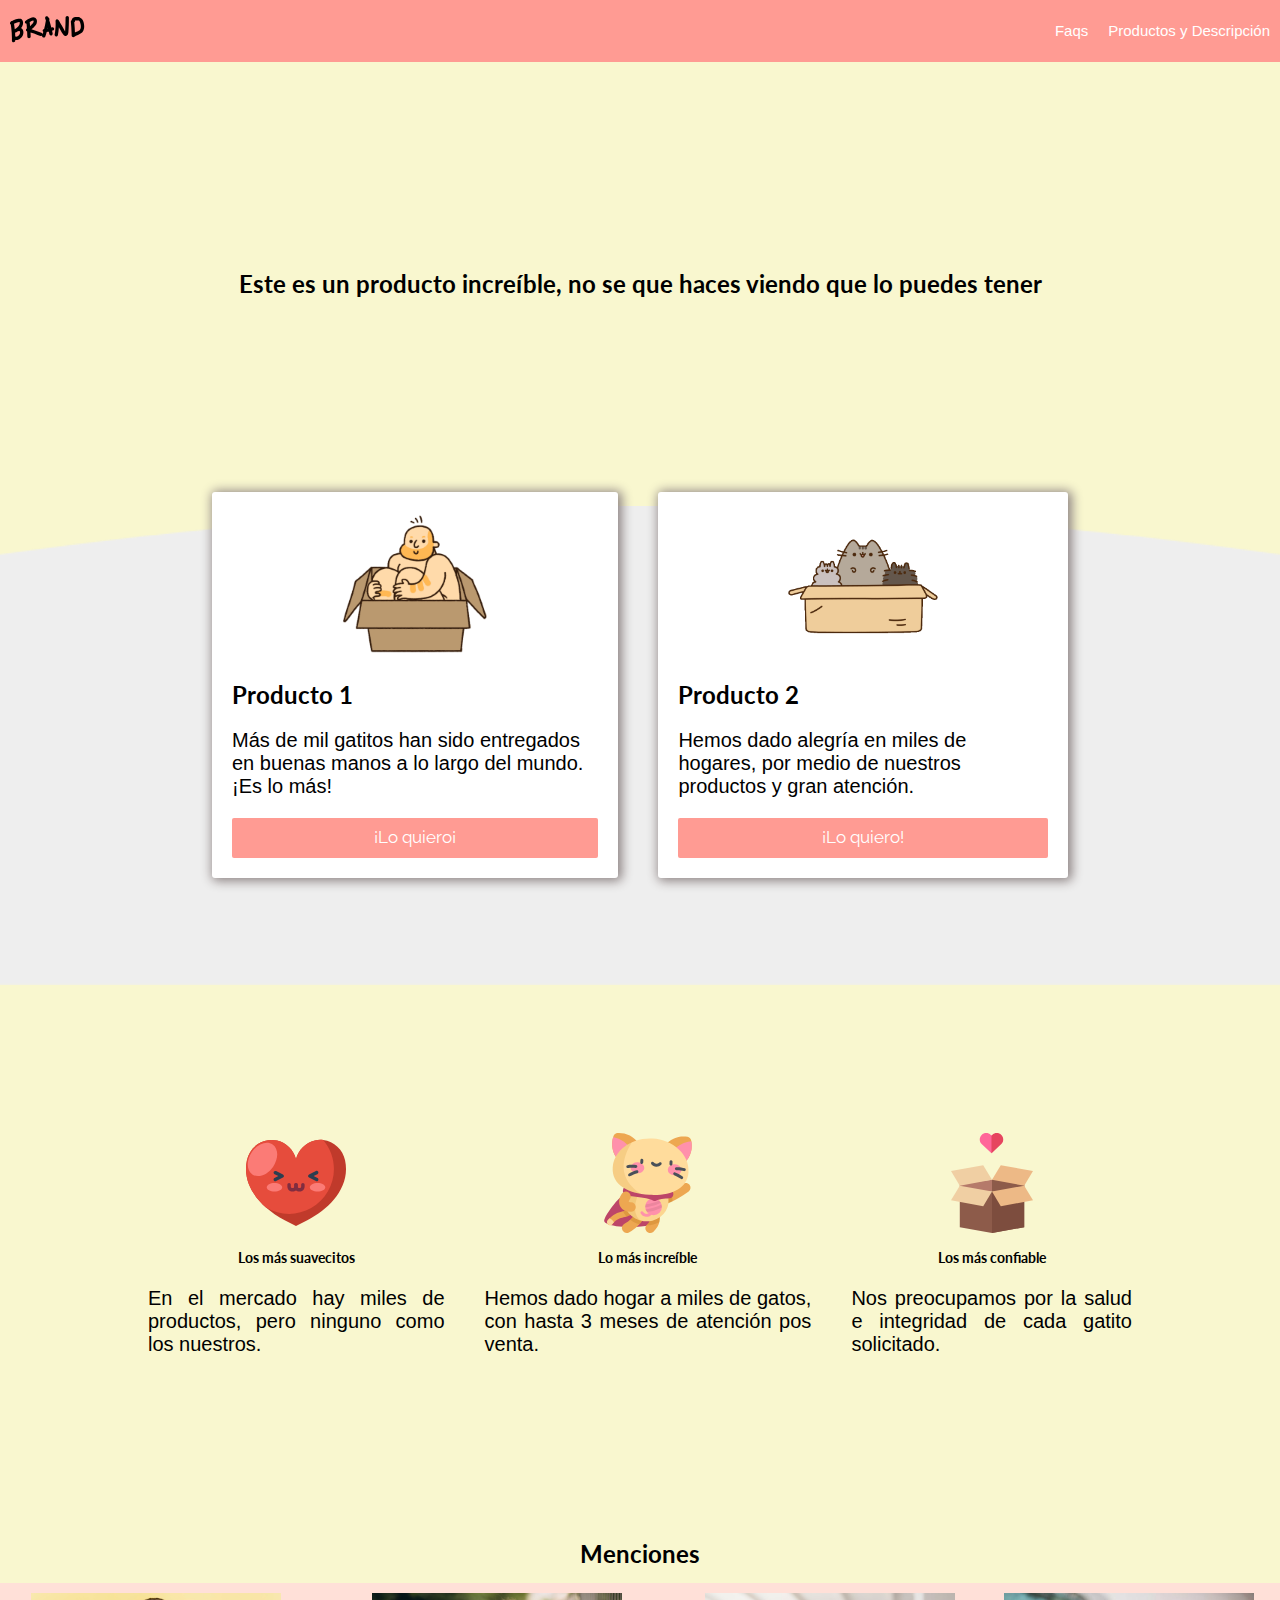
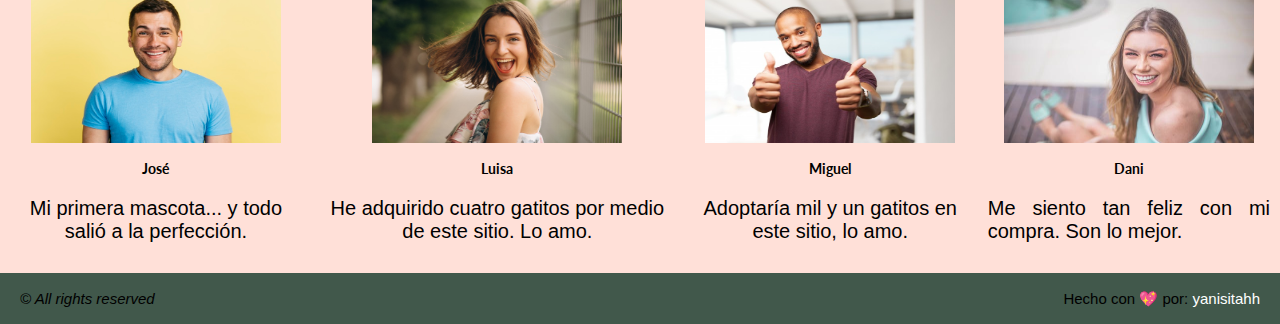
==== index.html @ 59b6c618 "Responsive design" ====
<!DOCTYPE html>
<html lang="es" dir="ltr">
  <head>
    <meta charset="utf-8">
    <title>Brand</title>
    <link rel="stylesheet" href="estilos.css">
    <link rel="stylesheet" href="mobile.css">
    <link rel="stylesheet" href="normalize.css">
    <link rel="icon" type= "image/png" href="logo.png">
    <link rel="preconnect" href="https://fonts.gstatic.com">
    <link rel="preconnect" href="https://fonts.gstatic.com">
    <link href="https://fonts.googleapis.com/css2?family=Raleway&display=swap" rel="stylesheet"
    <link href="https://fonts.googleapis.com/css2?family=Barlow+Condensed:wght@200&display=swap" rel="stylesheet">
    <link rel="preconnect" href="https://fonts.gstatic.com">
    <link href="https://fonts.googleapis.com/css2?family=Lato&display=swap" rel="stylesheet">
    <meta name="viewport" content="width=device-width, initial-scale=1.0" />
  </head>
  <body>
    <!-- Barra de Navegación -->
    <nav>

      <div class="Brand_image">
        <img src="logo.png" alt="logo" >
      </div>

        <div class="nav_options"></div>
          <ul>
            <li><a href="#">Faqs</a></li>
            <li><a href="#">Productos y Descripción</a></li>
          </ul>
          </div>


    </nav>
    <!-- Aquí acaba la Barra de Navegación -->

    <!-- Inicio de Sección Principal -->
    <h1 class="main_section">
         Este es un producto increíble, no se que haces viendo que lo puedes tener
       </h1>
       <!-- Inicio productos -->
       <div class="products">
         <div class="product">
           <div class="content">
             <div class="image-product">
               <img src="box1.png" alt="">
             </div>
             <h1>Producto 1</h1>
             <p>Más de mil gatitos han sido entregados en buenas manos a lo largo del mundo. ¡Es lo más!</p>
             <button class="main_button ">
               ¡Lo quiero¡
             </button>
           </div>
         </div>
         <div class="product">
           <div class="content">
             <div class="image-product">
               <img src="box2.png" alt="">
             </div>
             <h1>Producto 2</h1>
             <p>Hemos dado alegría en miles de hogares, por medio de nuestros productos y gran atención.</p>
             <button class="main_button ">
               ¡Lo quiero!
             </button>
           </div>
         </div>
       </div>
       <!-- Fin productos -->

    <!-- Aquí acaba la sección Principal -->

    <!-- Inicio de la sección de Beneficios -->
    <div class="beneficios">
         <div class="beneficio">
           <div class="content_beneficio">
             <img src="heart.svg" alt="">
             <h3>Los más suavecitos</h3>
             <p class="text_beneficio">
               En el mercado hay miles de productos, pero ninguno como los nuestros.
             </p>
           </div>
         </div>
         <div class="beneficio">
           <div class="content_beneficio">
             <img src="cool.svg" alt="">
             <h3>Lo más increíble</h3>
             <p class="text_beneficio">
               Hemos dado hogar a miles de gatos, con hasta 3 meses de atención pos venta.
             </p>
           </div>
         </div>
         <div class="beneficio">
           <div class="content_beneficio">
             <img src="box.svg" alt="">
             <h3>Los más confiable</h3>
             <p class="text_beneficio">
               Nos preocupamos por la salud e integridad de cada gatito solicitado.
             </p>
           </div>
         </div>
       </div>
       <!-- Fin beneficios -->
  <!-- Fin de la sección de beneficios -->
  <h1 class= "title_menciones">Menciones</h1>
  <!-- inicio de sección de Menciones -->
    <div class="Menciones">
      <div class="mencion">
        <div class="content-mencion">
          <div class="image-mencion">
            <img src="man1.jpg" alt="" height="150px" width="250px">
          </div>
          <h3>José</h3>
          <p>Mi primera mascota... y todo salió a la perfección.</p>

        </div>
      </div>
      <div class="mencion">
        <div class="content-mencion">
          <div class="image-mencion">
            <img src="girl1.jpg" alt="" height="150px" width="250px">
          </div>
          <h3>Luisa</h3>
          <p>He adquirido cuatro gatitos por medio de este sitio. Lo amo.</p>

        </div>
      </div>
      <div class="mencion">
        <div class="content-mencion">
          <div class="image-mencion">
            <img src="man2.jpg" alt="" height="150px" width="250px">
          </div>
          <h3>Miguel</h3>
          <p>Adoptaría mil y un gatitos en este sitio, lo amo.</p>

        </div>
      </div>
      <div class="mencion">
        <div class="content-mencion">
          <div class="image-mencion">
            <img src="girl2.jpeg" alt="" height="150px" width="250px">
          </div>
          <h3>Dani</h3>
          <p class="text-mencion">Me siento tan feliz con mi compra. Son lo mejor.</p>
        </div>
      </div>
    </div>
    <!-- Fin de sección Menciones -->

    <footer class="footer">
   <div>
     <ul>
       <li><ahref="#"><i>© All rights reserved</i></a></li>
       <li>Hecho con 💖 por:<a href="https://twitter.com/yanisitahh"> yanisitahh</a></li>
     </ul>
   </div>
 </footer>
    <!-- Fin de Footer -->



  </body>
</html>
---- estilos.css ----
:root {
  /* Variables  */
  --pink-color:#ff9b93;
  --white-color: white;

  /* Espaciado */
  --space: 10px;

  /* Box Shadow */
  --box: 2px 1px 11px 2px #8c8282;
}

body, html {
  padding: 0;
  margin: 0;
  font-size: 12px;
  font-family: Helvetica;

}
body {
  background-color: #f9f7cf;
}
nav {
  display: flex;
  background-color:#ff9b93 ;
  padding: var(--space);
  color: var(--white-color);
  justify-content: space-between;
  align-items: center;
  }

nav ul {
  display: flex;
}

nav li {
  padding-left: 20px;
  list-style: none;
}

nav a {
  color:  var(--white-color);
  text-decoration: none;
  font-family: 'Barlow Condensed', sans-serif;
  font-size: 15px;
}

nav li a:hover {
  color: black;
}

.main_section {
  padding: 15%;
  text-align: center;
}

.products {
  background-image: url("curve.png");
  height: 25px;
  background-size: cover;
  background-position: center top;
  padding: 15%;
  display: flex;
  background-repeat: no-repeat;
  height: 95px;

}

.product {
  padding: 20px;
  margin-top: -226px;
}

.product .content {
  background-color: var(--white-color);
  box-shadow:2px 1px 11px 2px #8c8282;
  padding: 20px;
  border-radius: 3px;

}

.image-product{
  text-align: center;
}

.main_button {
  background-color: var(--pink-color);
  width: 100%;
  padding: 10px;
  font-size: 17px;
  color: var(--white-color);
  text-decoration: none;
  font-family: 'Raleway', sans-serif;
  border: none;
  cursor: pointer;
  border-radius: 2px;
}

.main_button:hover {
  background-color: #b96963;
}

p {
  font-size: 20px;
  font-family: 'Barlow Condensed', sans-serif;
}

.beneficios{
  padding: 10%;
  display: flex;

}

.beneficio{
  text-align: center;
  padding: 20px;

}

.beneficio img{
  max-height: 100px
}

.text_beneficio{
  text-align: justify;
}

h1, h3 {
  font-family: 'Lato', sans-serif;

}

.title_menciones {
  text-align: center;
}

.Menciones{

  display: flex;
}

.text-mencion{
  text-align: justify;
}

.mencion{
  text-align: center;
  padding: 10px;
  background-color: #ffe0d8;
}

footer {
  background-color: #41584b;
  padding: 5px;
}
footer ul {
  display: flex;
  justify-content: space-between;
  align-items: center;
  padding-left: 15px;
  padding-right: 15px;
}
footer ul li {
  list-style: none;
  font-size: 15px;
  font-family: 'Barlow Condensed', sans-serif;
}
footer ul li a {
  color: var(--white-color);
  text-decoration: none;
}
footer li a:hover {
  color: #d2b4b4;
}
---- mobile.css ----
@media (max-width: 600px) {

  .products{
    display: inherit;
    height: auto;
  }
  .product{
    margin-top: auto;
  }
  .main_section{
    padding: 4%;
  }
  .beneficios, .Menciones{
    display: inherit;
  }
  .footer  ul{
    display: block;
    text-align: center;
  }
}
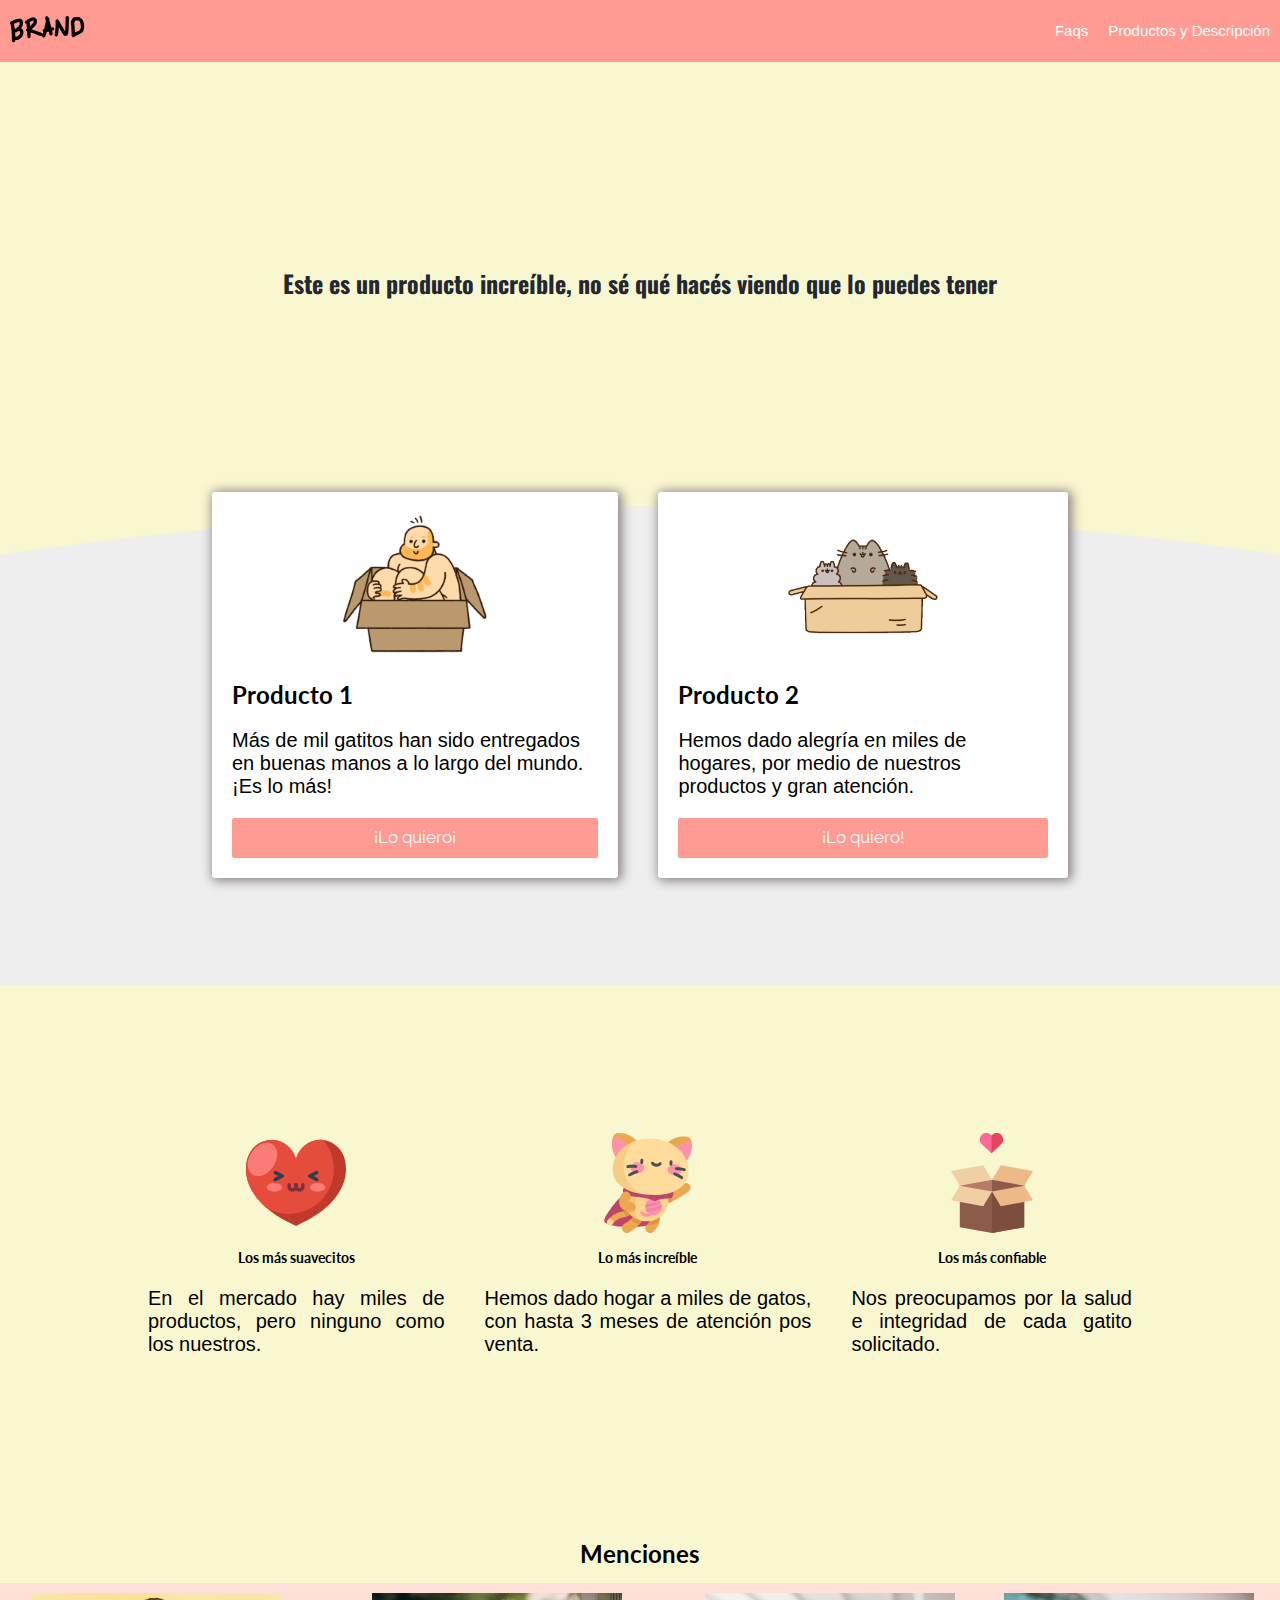
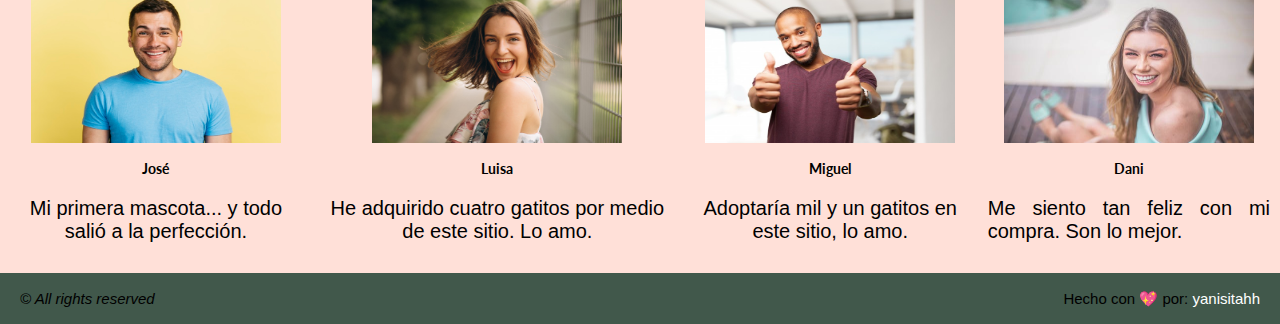
==== commit 6462d40f: "Added new style and color to main menu h1" ====
--- a/index.html
+++ b/index.html
@@ -6,24 +6,27 @@
     <link rel="stylesheet" href="estilos.css">
     <link rel="stylesheet" href="mobile.css">
     <link rel="stylesheet" href="normalize.css">
+    <link rel="stylesheet" href="animation.css">
     <link rel="icon" type= "image/png" href="logo.png">
     <link rel="preconnect" href="https://fonts.gstatic.com">
     <link rel="preconnect" href="https://fonts.gstatic.com">
     <link href="https://fonts.googleapis.com/css2?family=Raleway&display=swap" rel="stylesheet"
     <link href="https://fonts.googleapis.com/css2?family=Barlow+Condensed:wght@200&display=swap" rel="stylesheet">
     <link rel="preconnect" href="https://fonts.gstatic.com">
+    <link rel="preconnect" href="https://fonts.gstatic.com">
+    <link href="https://fonts.googleapis.com/css2?family=Oswald&display=swap" rel="stylesheet">
     <link href="https://fonts.googleapis.com/css2?family=Lato&display=swap" rel="stylesheet">
     <meta name="viewport" content="width=device-width, initial-scale=1.0" />
   </head>
   <body>
     <!-- Barra de Navegación -->
-    <nav>
+    <nav class="fadeInDown">
 
       <div class="Brand_image">
         <img src="logo.png" alt="logo" >
       </div>
 
-        <div class="nav_options"></div>
+        <div class="nav_options "></div>
           <ul>
             <li><a href="#">Faqs</a></li>
             <li><a href="#">Productos y Descripción</a></li>
@@ -35,11 +38,11 @@
     <!-- Aquí acaba la Barra de Navegación -->
 
     <!-- Inicio de Sección Principal -->
-    <h1 class="main_section">
-         Este es un producto increíble, no se que haces viendo que lo puedes tener
+    <h1 class="main_section fadeIn">
+         Este es un producto increíble, no sé qué hacés viendo que lo puedes tener
        </h1>
        <!-- Inicio productos -->
-       <div class="products">
+       <div class="products fadeInUp">
          <div class="product">
            <div class="content">
              <div class="image-product">
--- a/estilos.css
+++ b/estilos.css
@@ -53,6 +53,8 @@
 .main_section {
   padding: 15%;
   text-align: center;
+  color: #222831;
+  font-family: 'Oswald', sans-serif;
 }
 
 .products {
--- a/mobile.css
+++ b/mobile.css
@@ -10,8 +10,9 @@
   .main_section{
     padding: 4%;
   }
-  .beneficios, .Menciones{
+  .beneficios, .Menciones, nav {
     display: inherit;
+    text-align: center;
   }
   .footer  ul{
     display: block;
--- a/animation.css
+++ b/animation.css
@@ -0,0 +1,62 @@
+
+.fadeIn{
+  -webkit-animation-duration: 4s;
+  animation-duration: 4s;
+  animation-fill-mode: both;
+  -webkit-animation-fill-mode: both;
+  -webkit-animation-name: fadeIn;
+  animation-name: fadeIn;
+}
+
+@keyframes fadeIn {
+  from{
+    opacity: 0;
+  }
+  to{
+    opacity: 1;
+  }
+}
+
+.fadeInDown{
+  -webkit-animation-duration: 1s;
+  animation-duration: 1s;
+  animation-fill-mode: both;
+  -webkit-animation-fill-mode: both;
+  -webkit-animation-name: fadeInDown;
+  animation-name: fadeInDown;
+}
+
+@keyframes fadeInDown {
+  from{
+    opacity: 0;
+    -webkit-transform: translate3d(0,-100%,0);
+    transform: translate3d(0,-100%,0);
+  }
+  to{
+    opacity: 1;
+    -webkit-transform: translate3d(0,0,0);
+    transform: translate3d(0,0,0);
+  }
+}
+
+.fadeInUp{
+  -webkit-animation-duration: 1s;
+  animation-duration: 1s;
+  animation-fill-mode: both;
+  -webkit-animation-fill-mode: both;
+  -webkit-animation-name: fadeInUp;
+  animation-name: fadeInUp;
+}
+
+@keyframes fadeInUp {
+  from{
+    opacity: 0;
+    -webkit-transform: translate3d(0,100%,0);
+    transform: translate3d(0,100%,0);
+  }
+  to{
+    opacity: 1;
+    -webkit-transform: translate3d(0,0,0);
+    transform: translate3d(0,0,0);
+  }
+}
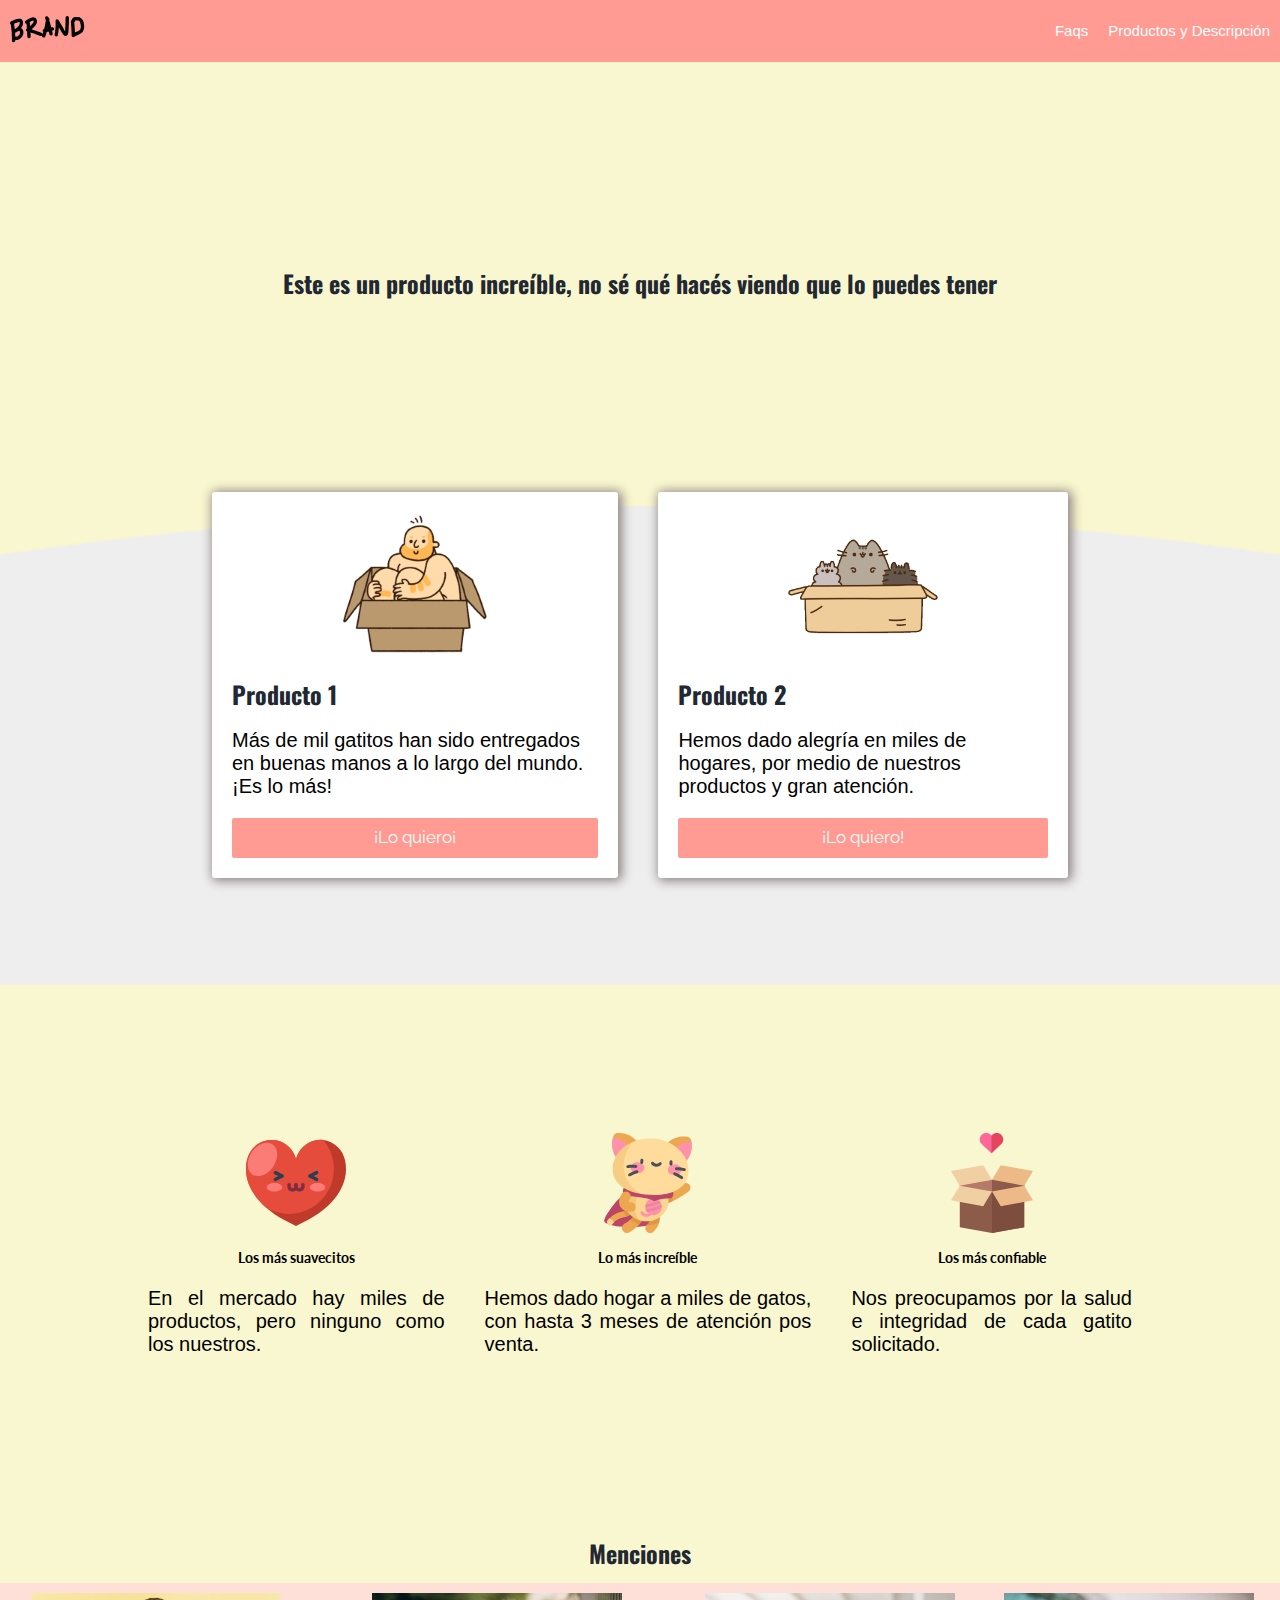
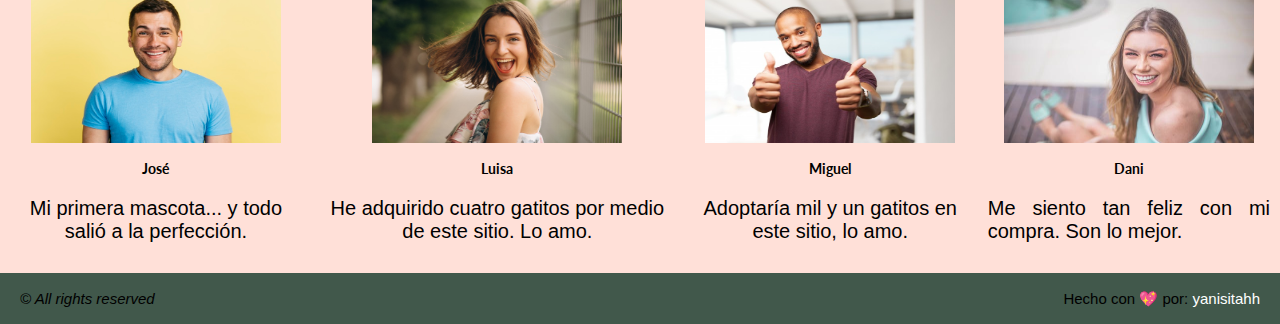
==== commit 96d8b87a: "New font and color for mentions and products" ====
--- a/index.html
+++ b/index.html
@@ -48,7 +48,7 @@
              <div class="image-product">
                <img src="box1.png" alt="">
              </div>
-             <h1>Producto 1</h1>
+             <h1 class= "product-text">Producto 1</h1>
              <p>Más de mil gatitos han sido entregados en buenas manos a lo largo del mundo. ¡Es lo más!</p>
              <button class="main_button ">
                ¡Lo quiero¡
@@ -60,7 +60,7 @@
              <div class="image-product">
                <img src="box2.png" alt="">
              </div>
-             <h1>Producto 2</h1>
+             <h1 class= "product-text">Producto 2</h1>
              <p>Hemos dado alegría en miles de hogares, por medio de nuestros productos y gran atención.</p>
              <button class="main_button ">
                ¡Lo quiero!
--- a/estilos.css
+++ b/estilos.css
@@ -56,7 +56,10 @@
   color: #222831;
   font-family: 'Oswald', sans-serif;
 }
-
+.product-text {
+  color: #222831;
+  font-family: 'Oswald', sans-serif;
+}
 .products {
   background-image: url("curve.png");
   height: 25px;
@@ -135,6 +138,8 @@
 
 .title_menciones {
   text-align: center;
+  color: #222831;
+  font-family: 'Oswald', sans-serif;
 }
 
 .Menciones{
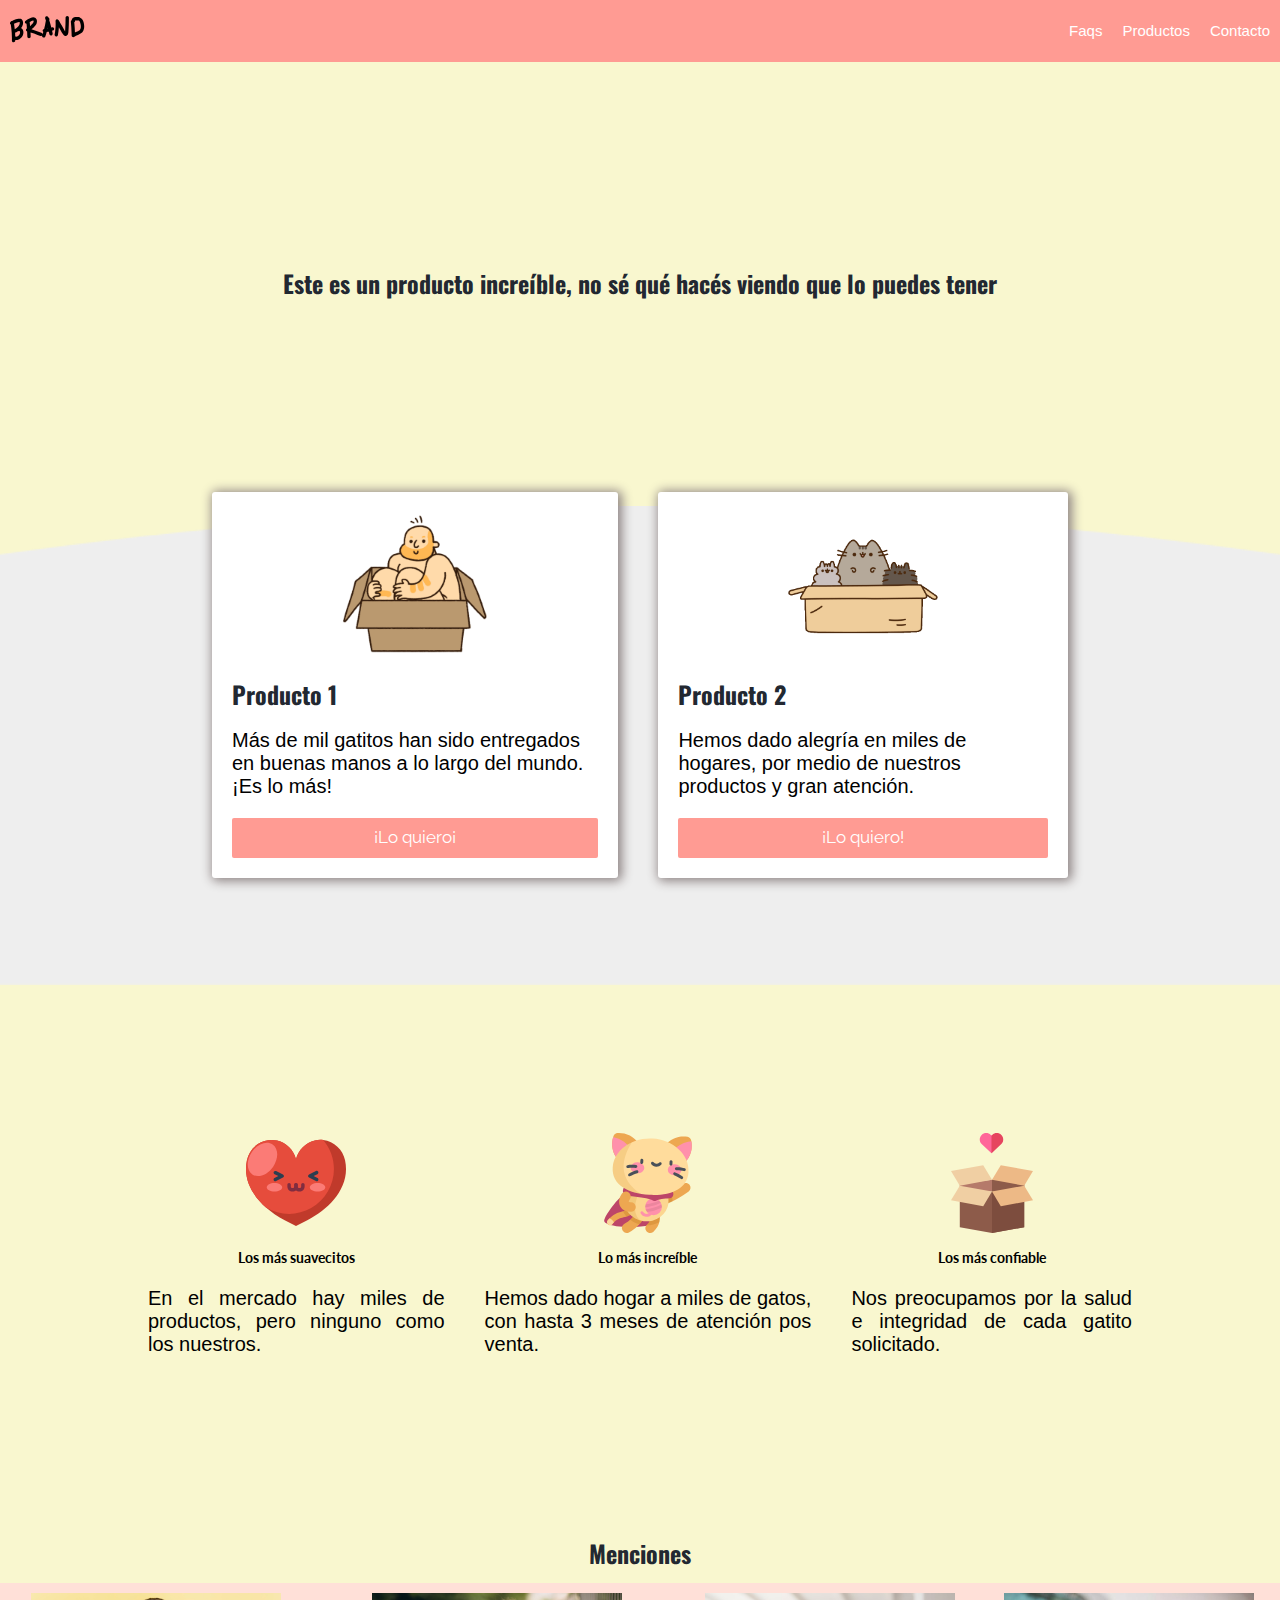
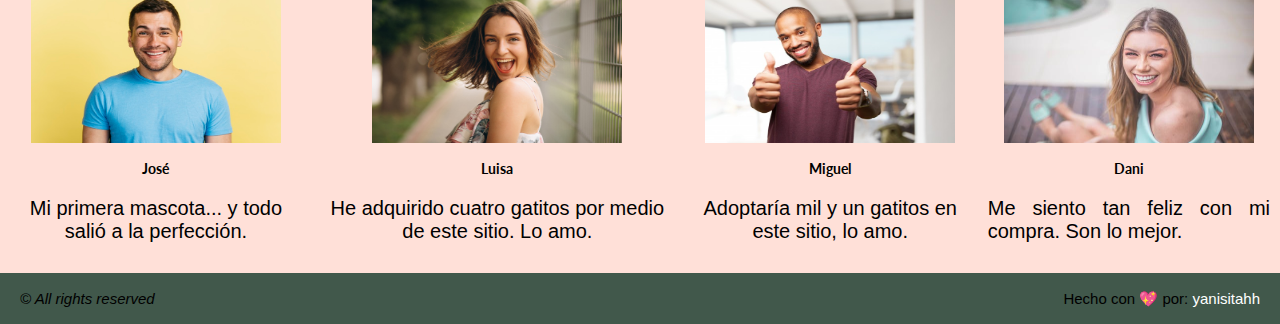
==== commit e20eb7fa: "Added a space for contacts and linked it" ====
--- a/index.html
+++ b/index.html
@@ -29,7 +29,8 @@
         <div class="nav_options "></div>
           <ul>
             <li><a href="#">Faqs</a></li>
-            <li><a href="#">Productos y Descripción</a></li>
+            <li><a href="#">Productos</a></li>
+            <li><a href="contacto.html">Contacto</a></li>
           </ul>
           </div>
 
@@ -159,7 +160,5 @@
  </footer>
     <!-- Fin de Footer -->
 
-
-
   </body>
 </html>
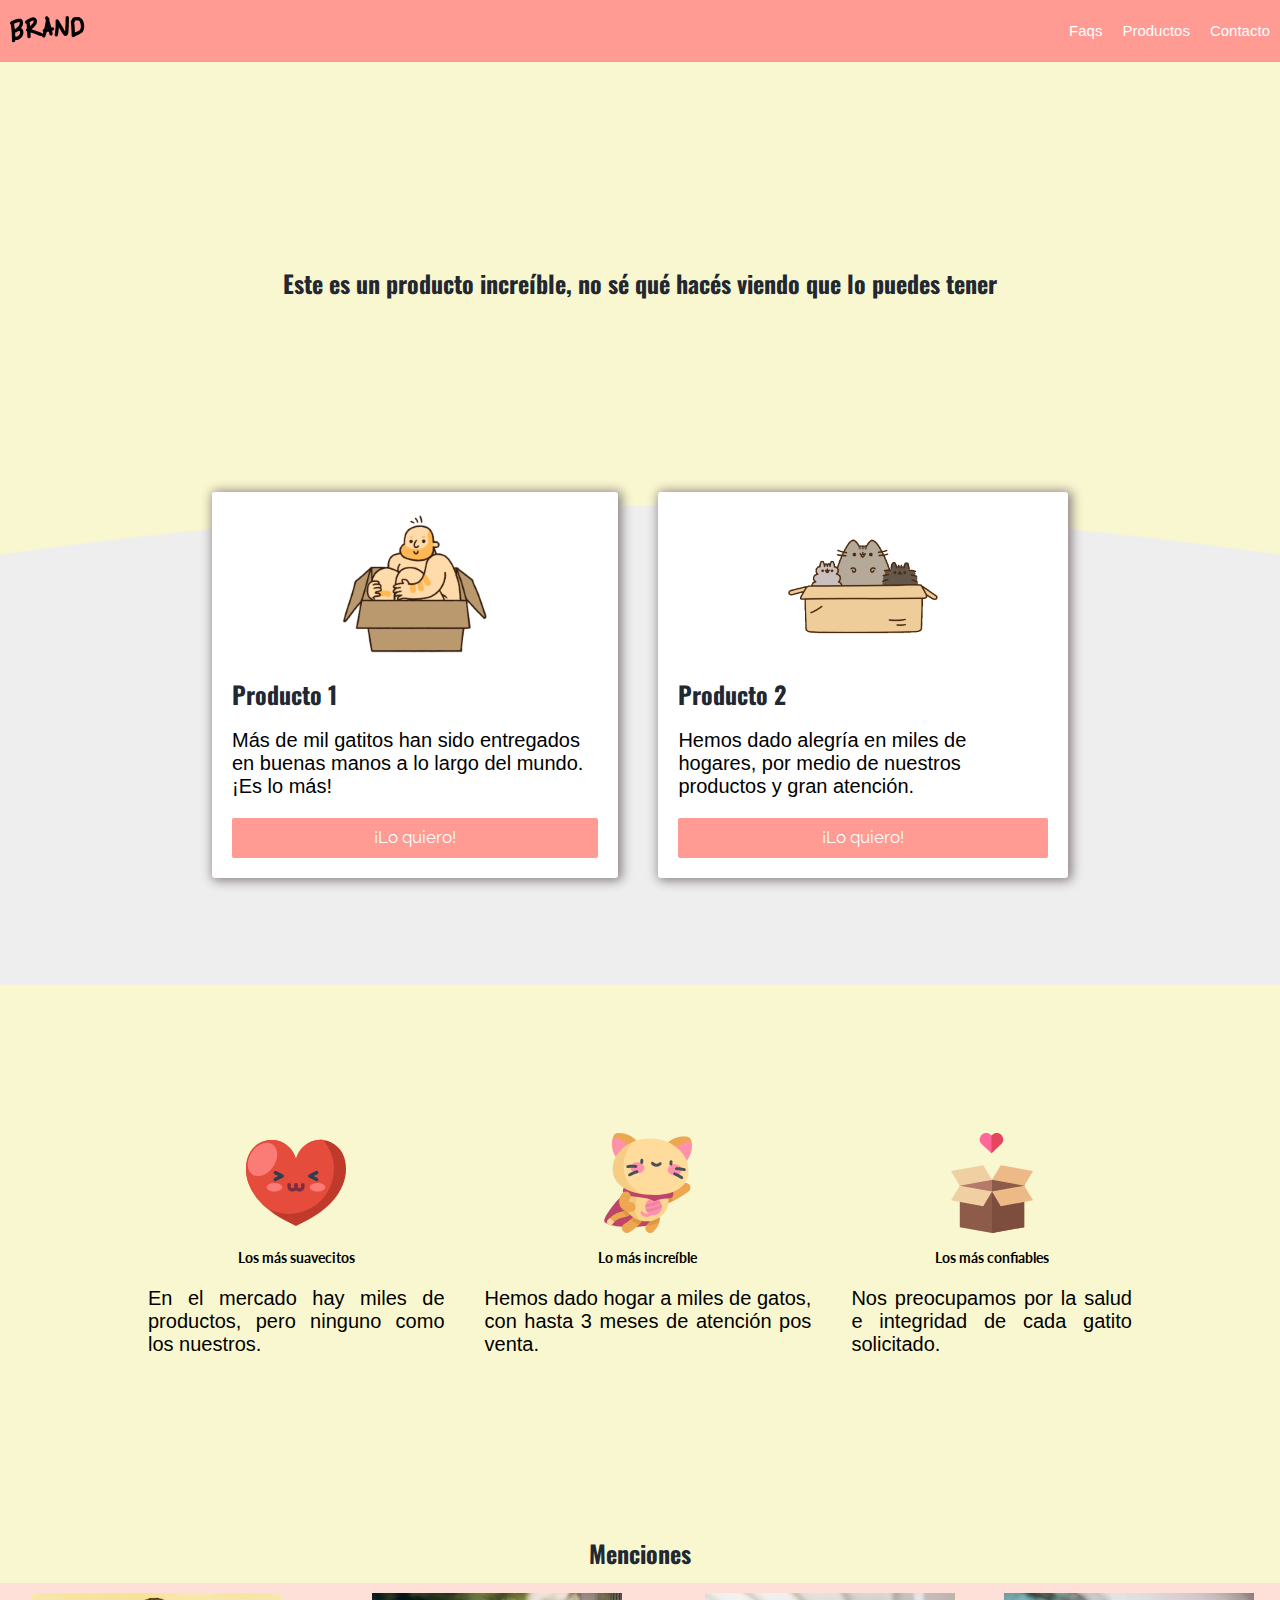
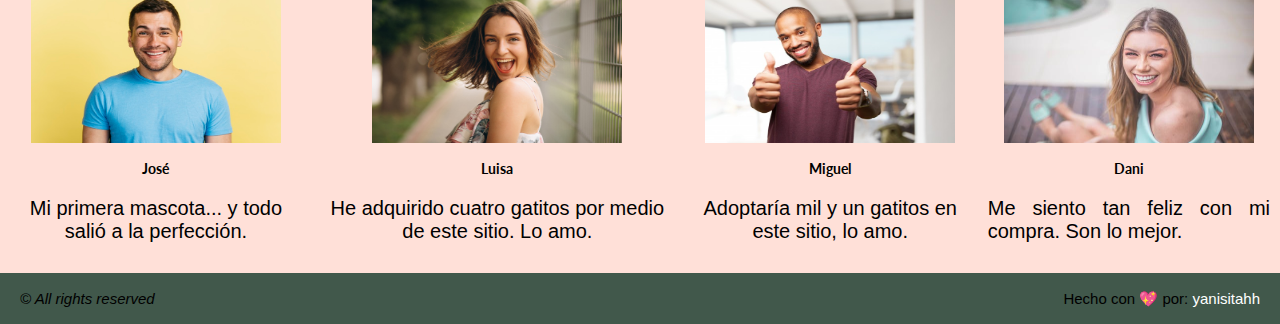
==== commit b17315f3: "Button of main section updated" ====
--- a/index.html
+++ b/index.html
@@ -23,13 +23,13 @@
     <nav class="fadeInDown">
 
       <div class="Brand_image">
-        <img src="logo.png" alt="logo" >
+        <a href="index.html"><img src="logo.png" alt="Brand" /></a>
       </div>
 
         <div class="nav_options "></div>
           <ul>
             <li><a href="#">Faqs</a></li>
-            <li><a href="#">Productos</a></li>
+            <li><a href="products.html">Productos</a></li>
             <li><a href="contacto.html">Contacto</a></li>
           </ul>
           </div>
@@ -51,9 +51,11 @@
              </div>
              <h1 class= "product-text">Producto 1</h1>
              <p>Más de mil gatitos han sido entregados en buenas manos a lo largo del mundo. ¡Es lo más!</p>
-             <button class="main_button ">
-               ¡Lo quiero¡
-             </button>
+             <a href="venta.html">
+               <button class="main_button " >
+                  ¡Lo quiero!
+                </button>
+             </a>
            </div>
          </div>
          <div class="product">
@@ -63,9 +65,12 @@
              </div>
              <h1 class= "product-text">Producto 2</h1>
              <p>Hemos dado alegría en miles de hogares, por medio de nuestros productos y gran atención.</p>
-             <button class="main_button ">
-               ¡Lo quiero!
-             </button>
+
+            <a href="venta.html">
+              <button class="main_button " >
+                 ¡Lo quiero!
+               </button>
+            </a>
            </div>
          </div>
        </div>
@@ -96,7 +101,7 @@
          <div class="beneficio">
            <div class="content_beneficio">
              <img src="box.svg" alt="">
-             <h3>Los más confiable</h3>
+             <h3>Los más confiables</h3>
              <p class="text_beneficio">
                Nos preocupamos por la salud e integridad de cada gatito solicitado.
              </p>
--- a/estilos.css
+++ b/estilos.css
@@ -9,6 +9,10 @@
 
   /* Box Shadow */
   --box: 2px 1px 11px 2px #8c8282;
+}
+p, label {
+  font-size: 12px;
+
 }
 
 body, html {
@@ -180,3 +184,26 @@
 footer li a:hover {
   color: #d2b4b4;
 }
+.modulo_pago {
+  background-color: var(--white-color);
+  padding: 10px;
+  box-shadow: 2px 1px 11px 2px #8c8282;
+
+}
+.modulo_pago_images {
+  max-width: 200px;
+  text-align: center;
+  width: 100%;
+  margin: auto;
+}
+.data {
+  margin-top: 10px;
+  width: 100%;
+  height: 35px;
+  border-radius: 2px;
+  border: 1px solid black;
+  box-sizing: border-box;
+}
+.modulo_pago .main_button {
+  margin-top: 10px;
+}
